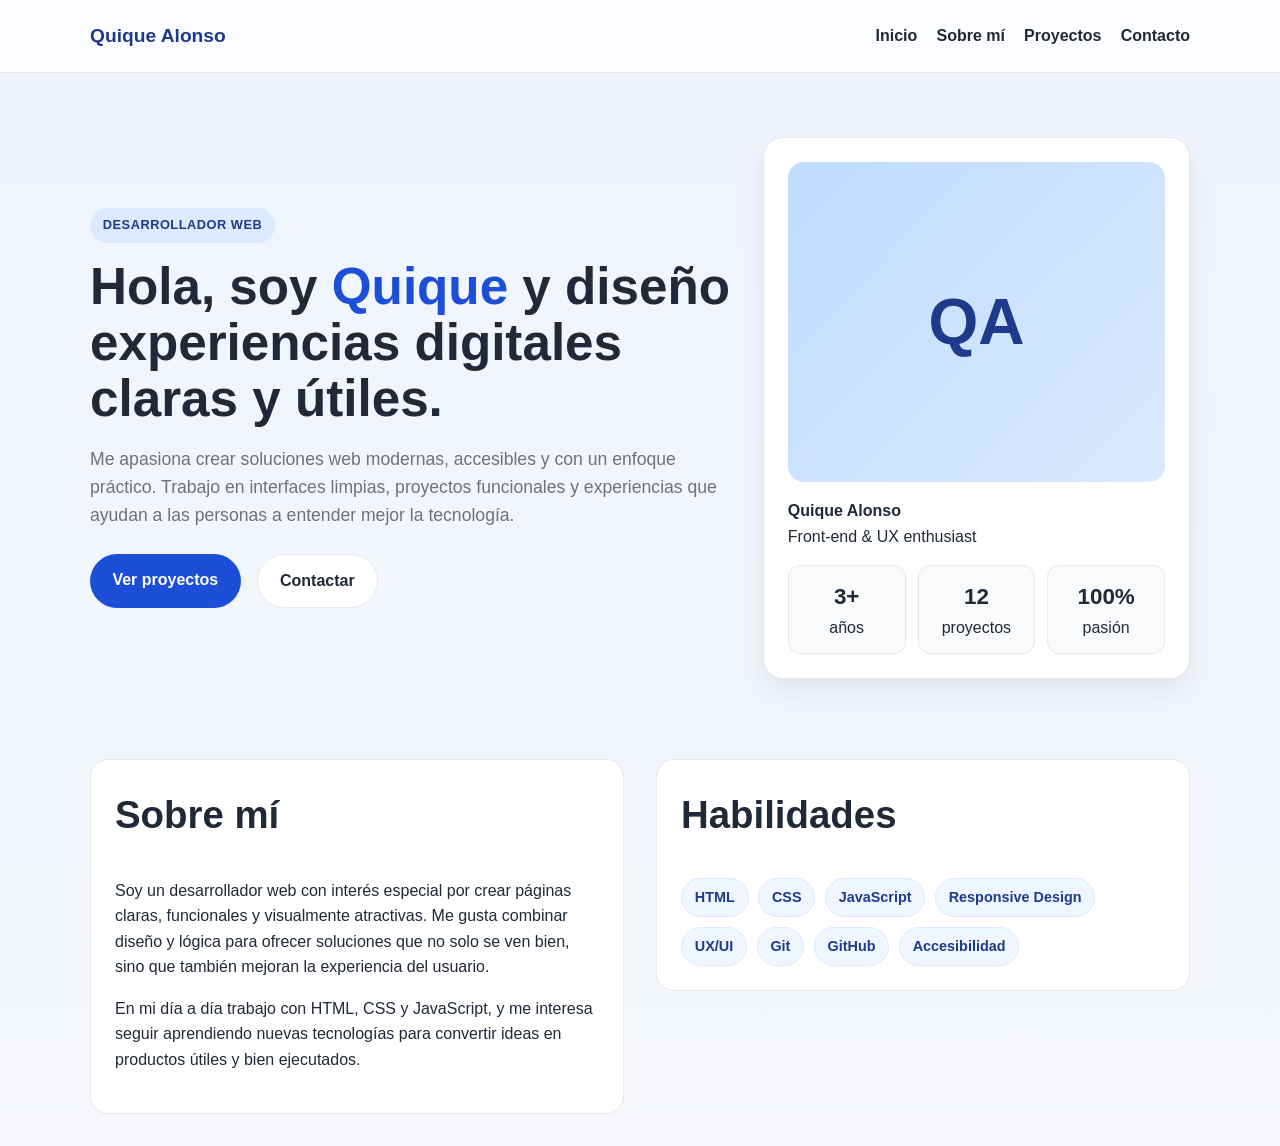
==== index.html @ dc849568 "añadir cabecera con datos" ====
<!doctype html>
<html lang="es">
  <head>
    <meta charset="utf-8">
    <meta name="viewport" content="width=device-width, initial-scale=1">
    <title>Quique Alonso | Portfolio</title>
    <style>
      :root {
        --bg: #f5f7fb;
        --card: #ffffff;
        --primary: #1d4ed8;
        --primary-dark: #1e3a8a;
        --accent: #dbeafe;
        --text: #1f2937;
        --muted: #6b7280;
        --border: #e5e7eb;
      }

      * { box-sizing: border-box; }

      body {
        margin: 0;
        font-family: Arial, Helvetica, sans-serif;
        background: linear-gradient(180deg, #eef4ff 0%, var(--bg) 100%);
        color: var(--text);
        line-height: 1.6;
      }

      .container {
        width: min(1100px, 90%);
        margin: 0 auto;
      }

      header {
        background: rgba(255, 255, 255, 0.7);
        border-bottom: 1px solid var(--border);
        backdrop-filter: blur(10px);
      }

      nav {
        display: flex;
        justify-content: space-between;
        align-items: center;
        min-height: 72px;
      }

      .brand {
        font-weight: 700;
        font-size: 1.2rem;
        color: var(--primary-dark);
      }

      .nav-links {
        display: flex;
        gap: 1.2rem;
        flex-wrap: wrap;
      }

      .nav-links a {
        text-decoration: none;
        color: var(--text);
        font-weight: 600;
      }

      .hero {
        display: grid;
        grid-template-columns: 1.2fr 0.8fr;
        gap: 2rem;
        align-items: center;
        padding: 4rem 0 3rem;
      }

      .eyebrow {
        display: inline-block;
        background: var(--accent);
        color: var(--primary-dark);
        font-weight: 700;
        padding: 0.45rem 0.8rem;
        border-radius: 999px;
        font-size: 0.8rem;
        letter-spacing: 0.04em;
        text-transform: uppercase;
      }

      h1 {
        font-size: clamp(2.4rem, 4vw, 4rem);
        line-height: 1.1;
        margin: 1rem 0;
      }

      .hero h1 span {
        color: var(--primary);
      }

      .hero p {
        color: var(--muted);
        font-size: 1.1rem;
        margin-bottom: 1.5rem;
      }

      .actions {
        display: flex;
        gap: 1rem;
        flex-wrap: wrap;
      }

      .button {
        display: inline-block;
        padding: 0.85rem 1.4rem;
        border-radius: 999px;
        text-decoration: none;
        font-weight: 700;
        transition: 0.2s ease;
      }

      .button.primary {
        background: var(--primary);
        color: white;
      }

      .button.secondary {
        border: 1px solid var(--border);
        color: var(--text);
        background: white;
      }

      .profile-card {
        background: var(--card);
        border: 1px solid var(--border);
        border-radius: 20px;
        padding: 1.5rem;
        box-shadow: 0 12px 28px rgba(15, 23, 42, 0.08);
      }

      .avatar {
        width: 100%;
        height: 320px;
        border-radius: 16px;
        display: grid;
        place-items: center;
        background: linear-gradient(135deg, #bfdbfe, #dbeafe);
        color: var(--primary-dark);
        font-size: 4rem;
        font-weight: 700;
        margin-bottom: 1rem;
      }

      .stats {
        display: grid;
        grid-template-columns: repeat(3, 1fr);
        gap: 0.75rem;
        margin-top: 1rem;
        text-align: center;
      }

      .stat {
        background: #f8fafc;
        border: 1px solid var(--border);
        border-radius: 12px;
        padding: 0.8rem 0.5rem;
      }

      .stat strong {
        display: block;
        font-size: 1.4rem;
      }

      section {
        padding: 2rem 0;
      }

      .about {
        display: grid;
        grid-template-columns: 1fr 1fr;
        gap: 2rem;
        align-items: start;
      }

      .panel {
        background: var(--card);
        border: 1px solid var(--border);
        border-radius: 18px;
        padding: 1.5rem;
      }

      h2 {
        font-size: clamp(1.8rem, 3vw, 2.5rem);
        margin-top: 0;
      }

      .tags {
        display: flex;
        flex-wrap: wrap;
        gap: 0.6rem;
        margin-top: 1rem;
      }

      .tags span {
        background: #eff6ff;
        color: var(--primary-dark);
        border: 1px solid #dbeafe;
        border-radius: 999px;
        padding: 0.45rem 0.8rem;
        font-size: 0.9rem;
        font-weight: 600;
      }

      @media (max-width: 760px) {
        .hero,
        .about {
          grid-template-columns: 1fr;
        }

        nav {
          flex-direction: column;
          justify-content: center;
          padding: 1rem 0;
          gap: 0.8rem;
        }
      }
    </style>
  </head>
  <body>
    <header>
      <div class="container">
        <nav>
          <div class="brand">Quique Alonso</div>
          <div class="nav-links">
            <a href="#inicio">Inicio</a>
            <a href="#sobre-mi">Sobre mí</a>
            <a href="#proyectos">Proyectos</a>
            <a href="#contacto">Contacto</a>
          </div>
        </nav>
      </div>
    </header>

    <main class="container" id="inicio">
      <section class="hero">
        <div>
          <span class="eyebrow">Desarrollador web</span>
          <h1>Hola, soy <span>Quique</span> y diseño experiencias digitales claras y útiles.</h1>
          <p>
            Me apasiona crear soluciones web modernas, accesibles y con un enfoque práctico.
            Trabajo en interfaces limpias, proyectos funcionales y experiencias que ayudan a las personas a entender mejor la tecnología.
          </p>
          <div class="actions">
            <a class="button primary" href="#proyectos">Ver proyectos</a>
            <a class="button secondary" href="#contacto">Contactar</a>
          </div>
        </div>

        <aside class="profile-card" aria-label="Tarjeta de perfil">
          <div class="avatar">QA</div>
          <div>
            <strong>Quique Alonso</strong><br>
            Front-end & UX enthusiast
          </div>
          <div class="stats">
            <div class="stat">
              <strong>3+</strong>
              años
            </div>
            <div class="stat">
              <strong>12</strong>
              proyectos
            </div>
            <div class="stat">
              <strong>100%</strong>
              pasión
            </div>
          </div>
        </aside>
      </section>

      <section id="sobre-mi" class="about">
        <div class="panel">
          <h2>Sobre mí</h2>
          <p>
            Soy un desarrollador web con interés especial por crear páginas claras, funcionales y visualmente atractivas.
            Me gusta combinar diseño y lógica para ofrecer soluciones que no solo se ven bien, sino que también mejoran la experiencia del usuario.
          </p>
          <p>
            En mi día a día trabajo con HTML, CSS y JavaScript, y me interesa seguir aprendiendo nuevas tecnologías para convertir ideas en productos útiles y bien ejecutados.
          </p>
        </div>

        <div class="panel">
          <h2>Habilidades</h2>
          <div class="tags">
            <span>HTML</span>
            <span>CSS</span>
            <span>JavaScript</span>
            <span>Responsive Design</span>
            <span>UX/UI</span>
            <span>Git</span>
            <span>GitHub</span>
            <span>Accesibilidad</span>
          </div>
        </div>
      </section>
    </main>
  </body>
</html>
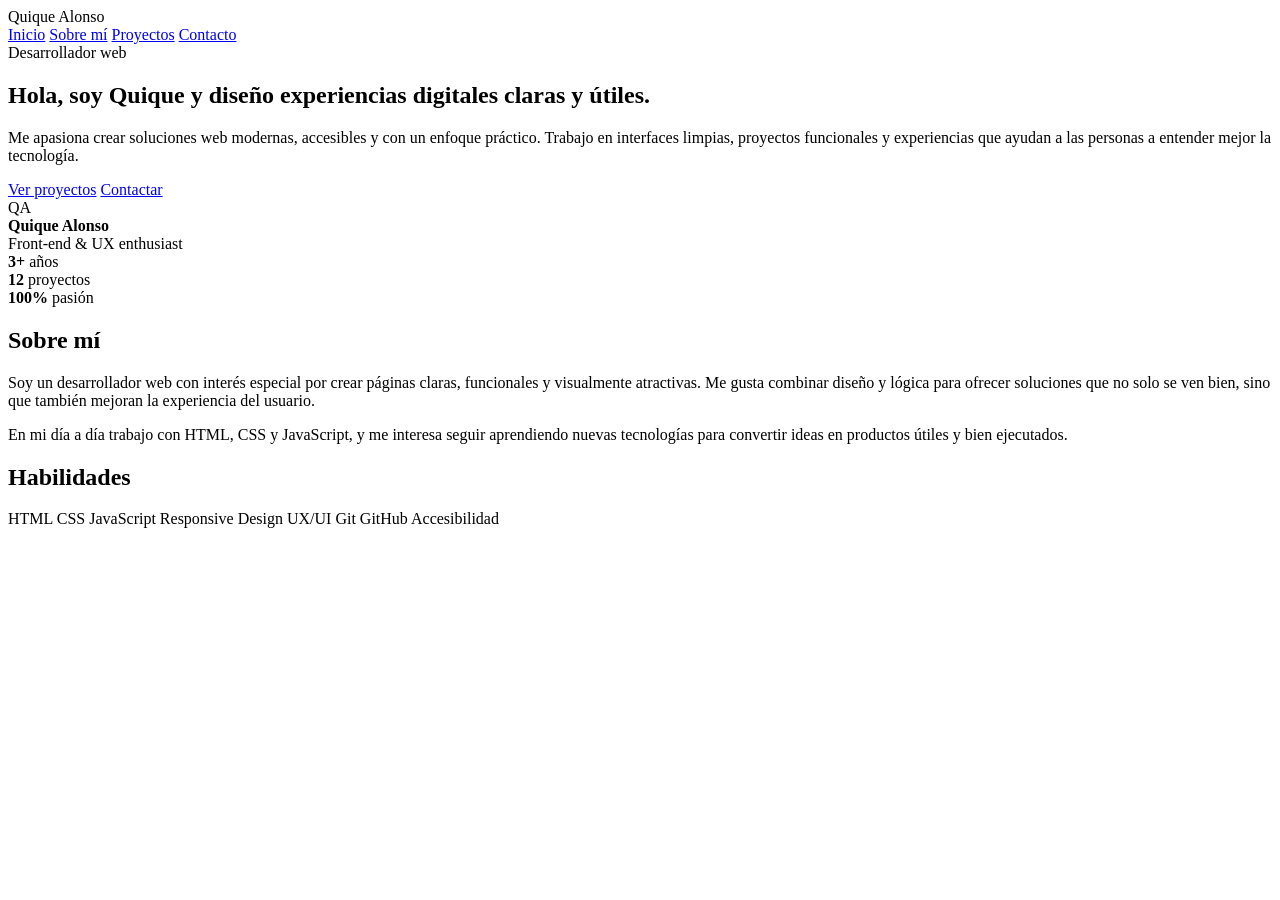
==== commit 0638e463: "añadir parte de proyectos" ====
--- a/index.html
+++ b/index.html
@@ -4,221 +4,7 @@
     <meta charset="utf-8">
     <meta name="viewport" content="width=device-width, initial-scale=1">
     <title>Quique Alonso | Portfolio</title>
-    <style>
-      :root {
-        --bg: #f5f7fb;
-        --card: #ffffff;
-        --primary: #1d4ed8;
-        --primary-dark: #1e3a8a;
-        --accent: #dbeafe;
-        --text: #1f2937;
-        --muted: #6b7280;
-        --border: #e5e7eb;
-      }
-
-      * { box-sizing: border-box; }
-
-      body {
-        margin: 0;
-        font-family: Arial, Helvetica, sans-serif;
-        background: linear-gradient(180deg, #eef4ff 0%, var(--bg) 100%);
-        color: var(--text);
-        line-height: 1.6;
-      }
-
-      .container {
-        width: min(1100px, 90%);
-        margin: 0 auto;
-      }
-
-      header {
-        background: rgba(255, 255, 255, 0.7);
-        border-bottom: 1px solid var(--border);
-        backdrop-filter: blur(10px);
-      }
-
-      nav {
-        display: flex;
-        justify-content: space-between;
-        align-items: center;
-        min-height: 72px;
-      }
-
-      .brand {
-        font-weight: 700;
-        font-size: 1.2rem;
-        color: var(--primary-dark);
-      }
-
-      .nav-links {
-        display: flex;
-        gap: 1.2rem;
-        flex-wrap: wrap;
-      }
-
-      .nav-links a {
-        text-decoration: none;
-        color: var(--text);
-        font-weight: 600;
-      }
-
-      .hero {
-        display: grid;
-        grid-template-columns: 1.2fr 0.8fr;
-        gap: 2rem;
-        align-items: center;
-        padding: 4rem 0 3rem;
-      }
-
-      .eyebrow {
-        display: inline-block;
-        background: var(--accent);
-        color: var(--primary-dark);
-        font-weight: 700;
-        padding: 0.45rem 0.8rem;
-        border-radius: 999px;
-        font-size: 0.8rem;
-        letter-spacing: 0.04em;
-        text-transform: uppercase;
-      }
-
-      h1 {
-        font-size: clamp(2.4rem, 4vw, 4rem);
-        line-height: 1.1;
-        margin: 1rem 0;
-      }
-
-      .hero h1 span {
-        color: var(--primary);
-      }
-
-      .hero p {
-        color: var(--muted);
-        font-size: 1.1rem;
-        margin-bottom: 1.5rem;
-      }
-
-      .actions {
-        display: flex;
-        gap: 1rem;
-        flex-wrap: wrap;
-      }
-
-      .button {
-        display: inline-block;
-        padding: 0.85rem 1.4rem;
-        border-radius: 999px;
-        text-decoration: none;
-        font-weight: 700;
-        transition: 0.2s ease;
-      }
-
-      .button.primary {
-        background: var(--primary);
-        color: white;
-      }
-
-      .button.secondary {
-        border: 1px solid var(--border);
-        color: var(--text);
-        background: white;
-      }
-
-      .profile-card {
-        background: var(--card);
-        border: 1px solid var(--border);
-        border-radius: 20px;
-        padding: 1.5rem;
-        box-shadow: 0 12px 28px rgba(15, 23, 42, 0.08);
-      }
-
-      .avatar {
-        width: 100%;
-        height: 320px;
-        border-radius: 16px;
-        display: grid;
-        place-items: center;
-        background: linear-gradient(135deg, #bfdbfe, #dbeafe);
-        color: var(--primary-dark);
-        font-size: 4rem;
-        font-weight: 700;
-        margin-bottom: 1rem;
-      }
-
-      .stats {
-        display: grid;
-        grid-template-columns: repeat(3, 1fr);
-        gap: 0.75rem;
-        margin-top: 1rem;
-        text-align: center;
-      }
-
-      .stat {
-        background: #f8fafc;
-        border: 1px solid var(--border);
-        border-radius: 12px;
-        padding: 0.8rem 0.5rem;
-      }
-
-      .stat strong {
-        display: block;
-        font-size: 1.4rem;
-      }
-
-      section {
-        padding: 2rem 0;
-      }
-
-      .about {
-        display: grid;
-        grid-template-columns: 1fr 1fr;
-        gap: 2rem;
-        align-items: start;
-      }
-
-      .panel {
-        background: var(--card);
-        border: 1px solid var(--border);
-        border-radius: 18px;
-        padding: 1.5rem;
-      }
-
-      h2 {
-        font-size: clamp(1.8rem, 3vw, 2.5rem);
-        margin-top: 0;
-      }
-
-      .tags {
-        display: flex;
-        flex-wrap: wrap;
-        gap: 0.6rem;
-        margin-top: 1rem;
-      }
-
-      .tags span {
-        background: #eff6ff;
-        color: var(--primary-dark);
-        border: 1px solid #dbeafe;
-        border-radius: 999px;
-        padding: 0.45rem 0.8rem;
-        font-size: 0.9rem;
-        font-weight: 600;
-      }
-
-      @media (max-width: 760px) {
-        .hero,
-        .about {
-          grid-template-columns: 1fr;
-        }
-
-        nav {
-          flex-direction: column;
-          justify-content: center;
-          padding: 1rem 0;
-          gap: 0.8rem;
-        }
-      }
-    </style>
+    <link rel="stylesheet" href="css/styles.css">
   </head>
   <body>
     <header>
@@ -226,9 +12,9 @@
         <nav>
           <div class="brand">Quique Alonso</div>
           <div class="nav-links">
-            <a href="#inicio">Inicio</a>
+            <a href="index.html">Inicio</a>
             <a href="#sobre-mi">Sobre mí</a>
-            <a href="#proyectos">Proyectos</a>
+            <a href="proyectos.html">Proyectos</a>
             <a href="#contacto">Contacto</a>
           </div>
         </nav>
@@ -245,7 +31,7 @@
             Trabajo en interfaces limpias, proyectos funcionales y experiencias que ayudan a las personas a entender mejor la tecnología.
           </p>
           <div class="actions">
-            <a class="button primary" href="#proyectos">Ver proyectos</a>
+            <a class="button primary" href="proyectos.html">Ver proyectos</a>
             <a class="button secondary" href="#contacto">Contactar</a>
           </div>
         </div>
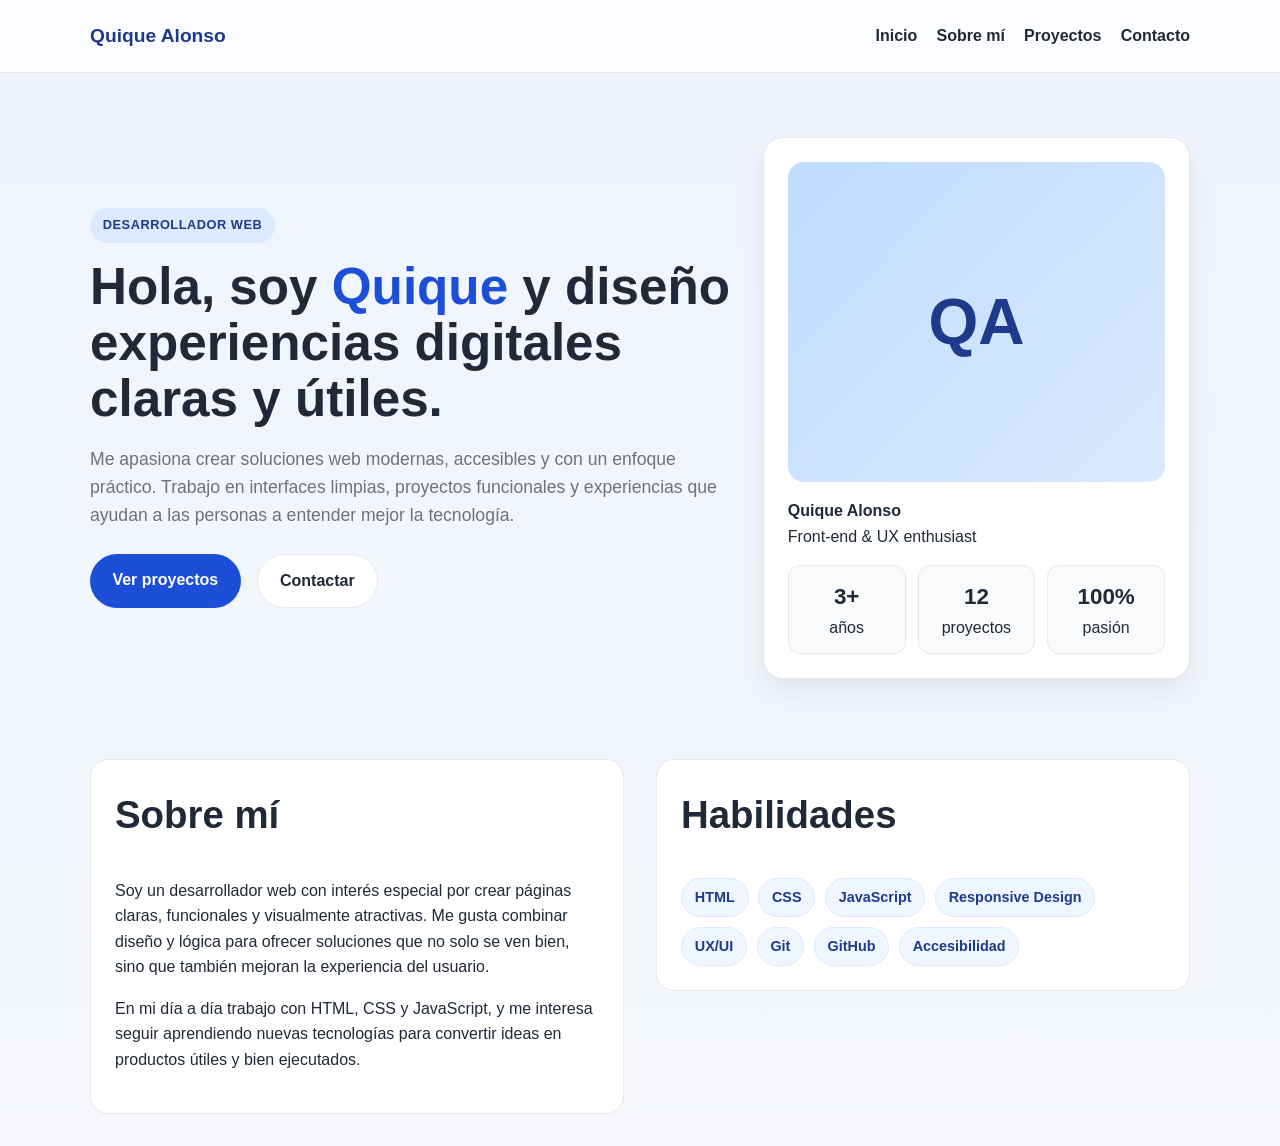
==== commit b6f77ca4: "cambios pendientes" ====
--- a/index.html
+++ b/index.html
@@ -4,7 +4,221 @@
     <meta charset="utf-8">
     <meta name="viewport" content="width=device-width, initial-scale=1">
     <title>Quique Alonso | Portfolio</title>
-    <link rel="stylesheet" href="css/styles.css">
+    <style>
+      :root {
+        --bg: #f5f7fb;
+        --card: #ffffff;
+        --primary: #1d4ed8;
+        --primary-dark: #1e3a8a;
+        --accent: #dbeafe;
+        --text: #1f2937;
+        --muted: #6b7280;
+        --border: #e5e7eb;
+      }
+
+      * { box-sizing: border-box; }
+
+      body {
+        margin: 0;
+        font-family: Arial, Helvetica, sans-serif;
+        background: linear-gradient(180deg, #eef4ff 0%, var(--bg) 100%);
+        color: var(--text);
+        line-height: 1.6;
+      }
+
+      .container {
+        width: min(1100px, 90%);
+        margin: 0 auto;
+      }
+
+      header {
+        background: rgba(255, 255, 255, 0.7);
+        border-bottom: 1px solid var(--border);
+        backdrop-filter: blur(10px);
+      }
+
+      nav {
+        display: flex;
+        justify-content: space-between;
+        align-items: center;
+        min-height: 72px;
+      }
+
+      .brand {
+        font-weight: 700;
+        font-size: 1.2rem;
+        color: var(--primary-dark);
+      }
+
+      .nav-links {
+        display: flex;
+        gap: 1.2rem;
+        flex-wrap: wrap;
+      }
+
+      .nav-links a {
+        text-decoration: none;
+        color: var(--text);
+        font-weight: 600;
+      }
+
+      .hero {
+        display: grid;
+        grid-template-columns: 1.2fr 0.8fr;
+        gap: 2rem;
+        align-items: center;
+        padding: 4rem 0 3rem;
+      }
+
+      .eyebrow {
+        display: inline-block;
+        background: var(--accent);
+        color: var(--primary-dark);
+        font-weight: 700;
+        padding: 0.45rem 0.8rem;
+        border-radius: 999px;
+        font-size: 0.8rem;
+        letter-spacing: 0.04em;
+        text-transform: uppercase;
+      }
+
+      h1 {
+        font-size: clamp(2.4rem, 4vw, 4rem);
+        line-height: 1.1;
+        margin: 1rem 0;
+      }
+
+      .hero h1 span {
+        color: var(--primary);
+      }
+
+      .hero p {
+        color: var(--muted);
+        font-size: 1.1rem;
+        margin-bottom: 1.5rem;
+      }
+
+      .actions {
+        display: flex;
+        gap: 1rem;
+        flex-wrap: wrap;
+      }
+
+      .button {
+        display: inline-block;
+        padding: 0.85rem 1.4rem;
+        border-radius: 999px;
+        text-decoration: none;
+        font-weight: 700;
+        transition: 0.2s ease;
+      }
+
+      .button.primary {
+        background: var(--primary);
+        color: white;
+      }
+
+      .button.secondary {
+        border: 1px solid var(--border);
+        color: var(--text);
+        background: white;
+      }
+
+      .profile-card {
+        background: var(--card);
+        border: 1px solid var(--border);
+        border-radius: 20px;
+        padding: 1.5rem;
+        box-shadow: 0 12px 28px rgba(15, 23, 42, 0.08);
+      }
+
+      .avatar {
+        width: 100%;
+        height: 320px;
+        border-radius: 16px;
+        display: grid;
+        place-items: center;
+        background: linear-gradient(135deg, #bfdbfe, #dbeafe);
+        color: var(--primary-dark);
+        font-size: 4rem;
+        font-weight: 700;
+        margin-bottom: 1rem;
+      }
+
+      .stats {
+        display: grid;
+        grid-template-columns: repeat(3, 1fr);
+        gap: 0.75rem;
+        margin-top: 1rem;
+        text-align: center;
+      }
+
+      .stat {
+        background: #f8fafc;
+        border: 1px solid var(--border);
+        border-radius: 12px;
+        padding: 0.8rem 0.5rem;
+      }
+
+      .stat strong {
+        display: block;
+        font-size: 1.4rem;
+      }
+
+      section {
+        padding: 2rem 0;
+      }
+
+      .about {
+        display: grid;
+        grid-template-columns: 1fr 1fr;
+        gap: 2rem;
+        align-items: start;
+      }
+
+      .panel {
+        background: var(--card);
+        border: 1px solid var(--border);
+        border-radius: 18px;
+        padding: 1.5rem;
+      }
+
+      h2 {
+        font-size: clamp(1.8rem, 3vw, 2.5rem);
+        margin-top: 0;
+      }
+
+      .tags {
+        display: flex;
+        flex-wrap: wrap;
+        gap: 0.6rem;
+        margin-top: 1rem;
+      }
+
+      .tags span {
+        background: #eff6ff;
+        color: var(--primary-dark);
+        border: 1px solid #dbeafe;
+        border-radius: 999px;
+        padding: 0.45rem 0.8rem;
+        font-size: 0.9rem;
+        font-weight: 600;
+      }
+
+      @media (max-width: 760px) {
+        .hero,
+        .about {
+          grid-template-columns: 1fr;
+        }
+
+        nav {
+          flex-direction: column;
+          justify-content: center;
+          padding: 1rem 0;
+          gap: 0.8rem;
+        }
+      }
+    </style>
   </head>
   <body>
     <header>
@@ -12,9 +226,9 @@
         <nav>
           <div class="brand">Quique Alonso</div>
           <div class="nav-links">
-            <a href="index.html">Inicio</a>
+            <a href="#inicio">Inicio</a>
             <a href="#sobre-mi">Sobre mí</a>
-            <a href="proyectos.html">Proyectos</a>
+            <a href="#proyectos">Proyectos</a>
             <a href="#contacto">Contacto</a>
           </div>
         </nav>
@@ -31,7 +245,7 @@
             Trabajo en interfaces limpias, proyectos funcionales y experiencias que ayudan a las personas a entender mejor la tecnología.
           </p>
           <div class="actions">
-            <a class="button primary" href="proyectos.html">Ver proyectos</a>
+            <a class="button primary" href="#proyectos">Ver proyectos</a>
             <a class="button secondary" href="#contacto">Contactar</a>
           </div>
         </div>
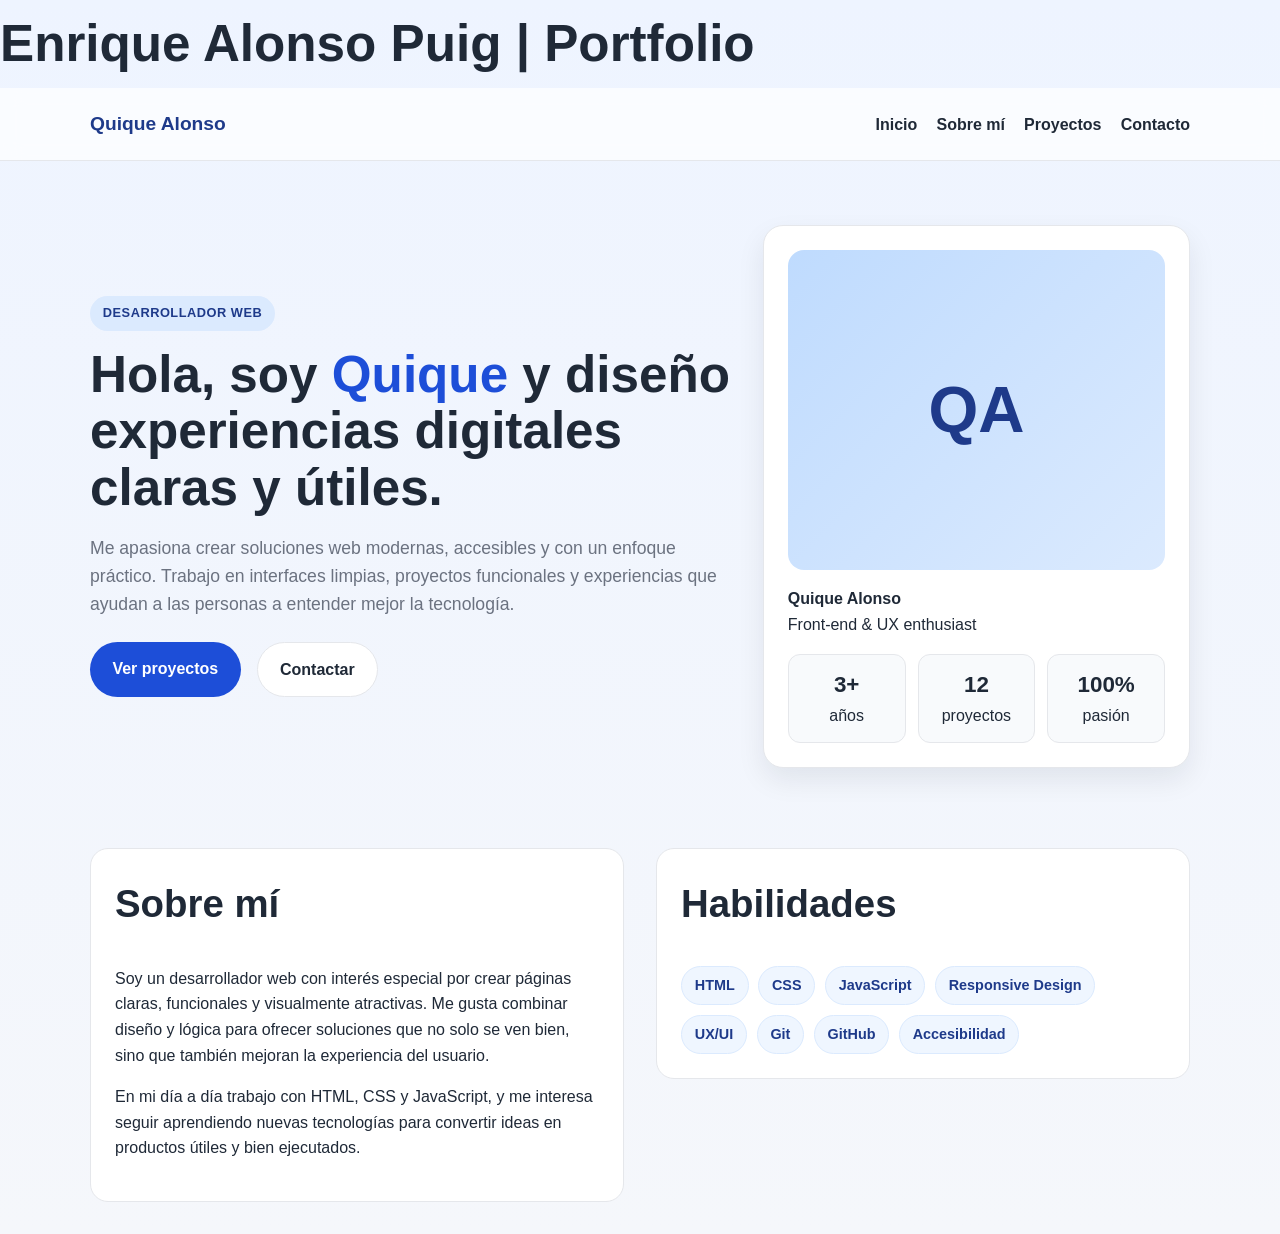
==== commit f1d1a392: "prueba de cierre incorrecto" ====
--- a/index.html
+++ b/index.html
@@ -1,9 +1,10 @@
-<!doctype html>
+<!DOCTYPE html>
 <html lang="es">
   <head>
     <meta charset="utf-8">
     <meta name="viewport" content="width=device-width, initial-scale=1">
-    <title>Quique Alonso | Portfolio</title>
+    <title>Enrique Alonso Puig | Portfolio</title>
+    <h1>Enrique Alonso Puig | Portfolio</h2>
     <style>
       :root {
         --bg: #f5f7fb;
@@ -254,7 +255,7 @@
           <div class="avatar">QA</div>
           <div>
             <strong>Quique Alonso</strong><br>
-            Front-end & UX enthusiast
+            Front-end &amp; UX enthusiast
           </div>
           <div class="stats">
             <div class="stat">
